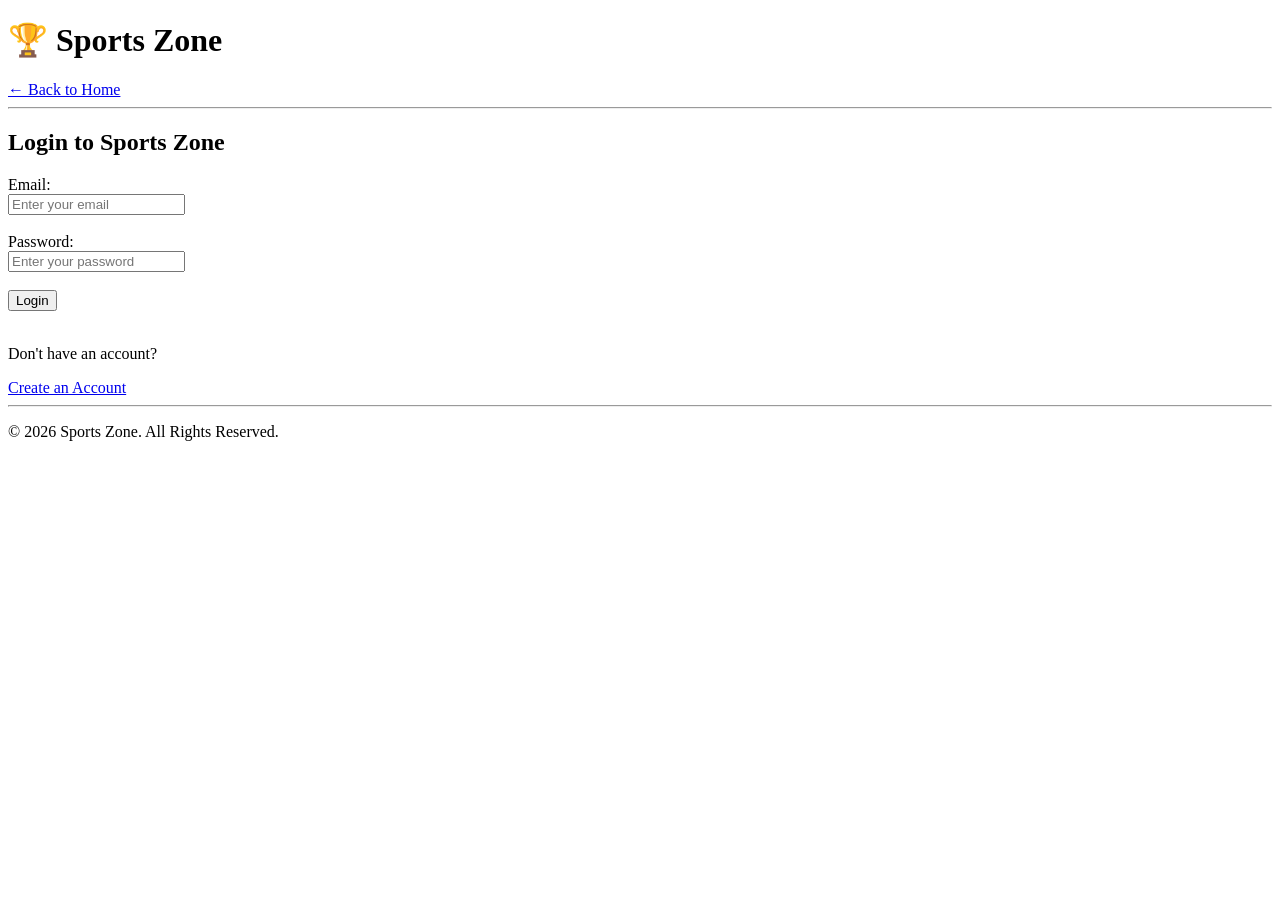
==== login.html @ 676cd1a7 "Create login.html" ====
<!DOCTYPE html>
<html lang="en">
<head>
    <meta charset="UTF-8">
    <meta name="viewport" content="width=device-width, initial-scale=1.0">
    <title>Sports Zone - Login</title>
</head>

<body>

    <header>
        <h1>🏆 Sports Zone</h1>
        <a href="index.html">← Back to Home</a>
    </header>

    <hr>

    <main>

        <h2>Login to Sports Zone</h2>

        <form>

            <label for="email">Email:</label><br>
            <input type="email" id="email" name="email"
                   placeholder="Enter your email" required>

            <br><br>

            <label for="password">Password:</label><br>
            <input type="password" id="password" name="password"
                   placeholder="Enter your password" required>

            <br><br>

            <button type="submit">Login</button>

        </form>

        <br>

        <p>Don't have an account?</p>
        <a href="register.html">Create an Account</a>

    </main>

    <hr>

    <footer>
        <p>© 2026 Sports Zone. All Rights Reserved.</p>
    </footer>

</body>
</html>
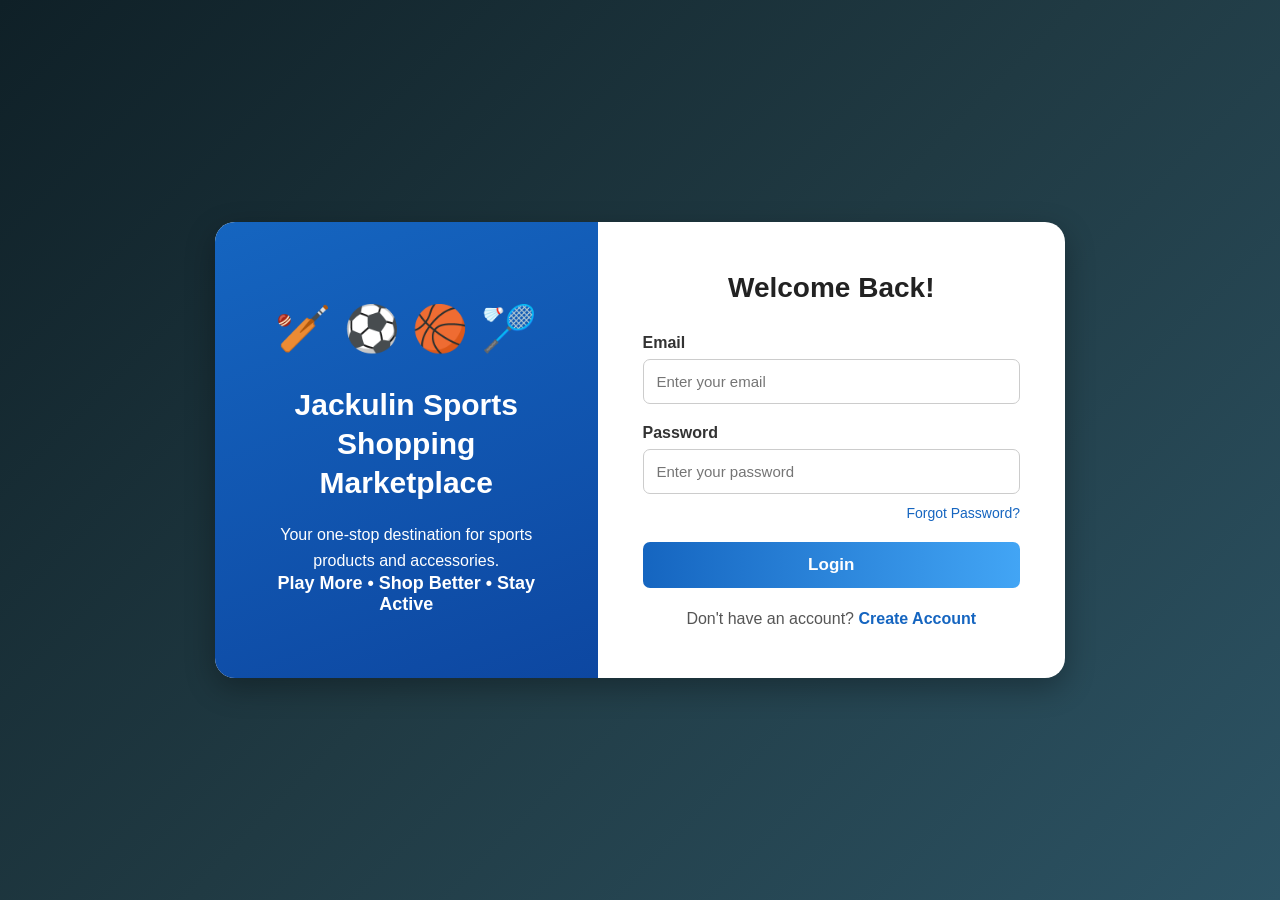
==== commit a3273aa0: "Create login.html" ====
--- a/login.html
+++ b/login.html
@@ -3,52 +3,214 @@
 <head>
     <meta charset="UTF-8">
     <meta name="viewport" content="width=device-width, initial-scale=1.0">
-    <title>Sports Zone - Login</title>
+
+    <title>Jackulinmart Sports Shopping Marketplace - Login</title>
+
+    <style>
+        * {
+            margin: 0;
+            padding: 0;
+            box-sizing: border-box;
+        }
+
+        body {
+            font-family: Arial, sans-serif;
+            min-height: 100vh;
+            display: flex;
+            justify-content: center;
+            align-items: center;
+            background: linear-gradient(135deg, #0f2027, #203a43, #2c5364);
+        }
+
+        .login-container {
+            width: 850px;
+            display: flex;
+            background: white;
+            border-radius: 20px;
+            overflow: hidden;
+            box-shadow: 0 10px 30px rgba(0, 0, 0, 0.3);
+        }
+
+        /* Left Side */
+
+        .welcome-section {
+            width: 45%;
+            padding: 50px 35px;
+            background: linear-gradient(160deg, #1565c0, #0d47a1);
+            color: white;
+            text-align: center;
+        }
+
+        .welcome-section h1 {
+            font-size: 30px;
+            margin-top: 30px;
+            line-height: 1.3;
+        }
+
+        .welcome-section p {
+            margin-top: 20px;
+            font-size: 16px;
+            line-height: 1.6;
+        }
+
+        .sports-icons {
+            font-size: 45px;
+            margin: 30px 0;
+        }
+
+        .tagline {
+            font-size: 18px;
+            font-weight: bold;
+        }
+
+        /* Right Side */
+
+        .login-section {
+            width: 55%;
+            padding: 50px 45px;
+        }
+
+        .login-section h2 {
+            text-align: center;
+            color: #222;
+            margin-bottom: 30px;
+            font-size: 28px;
+        }
+
+        label {
+            display: block;
+            margin-bottom: 7px;
+            font-weight: bold;
+            color: #333;
+        }
+
+        input {
+            width: 100%;
+            padding: 13px;
+            margin-bottom: 20px;
+            border: 1px solid #ccc;
+            border-radius: 7px;
+            font-size: 15px;
+        }
+
+        input:focus {
+            outline: none;
+            border-color: #1565c0;
+        }
+
+        .login-button {
+            width: 100%;
+            padding: 13px;
+            border: none;
+            border-radius: 7px;
+            background: linear-gradient(90deg, #1565c0, #42a5f5);
+            color: white;
+            font-size: 17px;
+            font-weight: bold;
+            cursor: pointer;
+        }
+
+        .login-button:hover {
+            opacity: 0.9;
+        }
+
+        .register-text {
+            text-align: center;
+            margin-top: 22px;
+            color: #555;
+        }
+
+        .register-text a {
+            color: #1565c0;
+            font-weight: bold;
+            text-decoration: none;
+        }
+
+        .forgot-password {
+            text-align: right;
+            margin-top: -10px;
+            margin-bottom: 20px;
+        }
+
+        .forgot-password a {
+            color: #1565c0;
+            text-decoration: none;
+            font-size: 14px;
+        }
+    </style>
 </head>
 
 <body>
 
-    <header>
-        <h1>🏆 Sports Zone</h1>
-        <a href="index.html">← Back to Home</a>
-    </header>
-
-    <hr>
-
-    <main>
-
-        <h2>Login to Sports Zone</h2>
-
-        <form>
-
-            <label for="email">Email:</label><br>
-            <input type="email" id="email" name="email"
-                   placeholder="Enter your email" required>
-
-            <br><br>
-
-            <label for="password">Password:</label><br>
-            <input type="password" id="password" name="password"
-                   placeholder="Enter your password" required>
-
-            <br><br>
-
-            <button type="submit">Login</button>
-
-        </form>
-
-        <br>
-
-        <p>Don't have an account?</p>
-        <a href="register.html">Create an Account</a>
-
-    </main>
-
-    <hr>
-
-    <footer>
-        <p>© 2026 Sports Zone. All Rights Reserved.</p>
-    </footer>
+    <div class="login-container">
+
+        <!-- Welcome Section -->
+
+        <div class="welcome-section">
+
+            <div class="sports-icons">
+                🏏 ⚽ 🏀 🏸
+            </div>
+
+            <h1>
+                Jackulin Sports<br>
+                Shopping Marketplace
+            </h1>
+
+            <p>
+                Your one-stop destination for
+                sports products and accessories.
+            </p>
+
+            <div class="tagline">
+                Play More • Shop Better • Stay Active
+            </div>
+
+        </div>
+
+
+        <!-- Login Section -->
+
+        <div class="login-section">
+
+            <h2>Welcome Back!</h2>
+
+            <form action="home.html">
+
+                <label>Email</label>
+
+                <input
+                    type="email"
+                    placeholder="Enter your email"
+                    required
+                >
+
+                <label>Password</label>
+
+                <input
+                    type="password"
+                    placeholder="Enter your password"
+                    required
+                >
+
+                <div class="forgot-password">
+                    <a href="#">Forgot Password?</a>
+                </div>
+
+                <button class="login-button" type="submit">
+                    Login
+                </button>
+
+            </form>
+
+            <div class="register-text">
+                Don't have an account?
+                <a href="register.html">Create Account</a>
+            </div>
+
+        </div>
+
+    </div>
 
 </body>
 </html>
